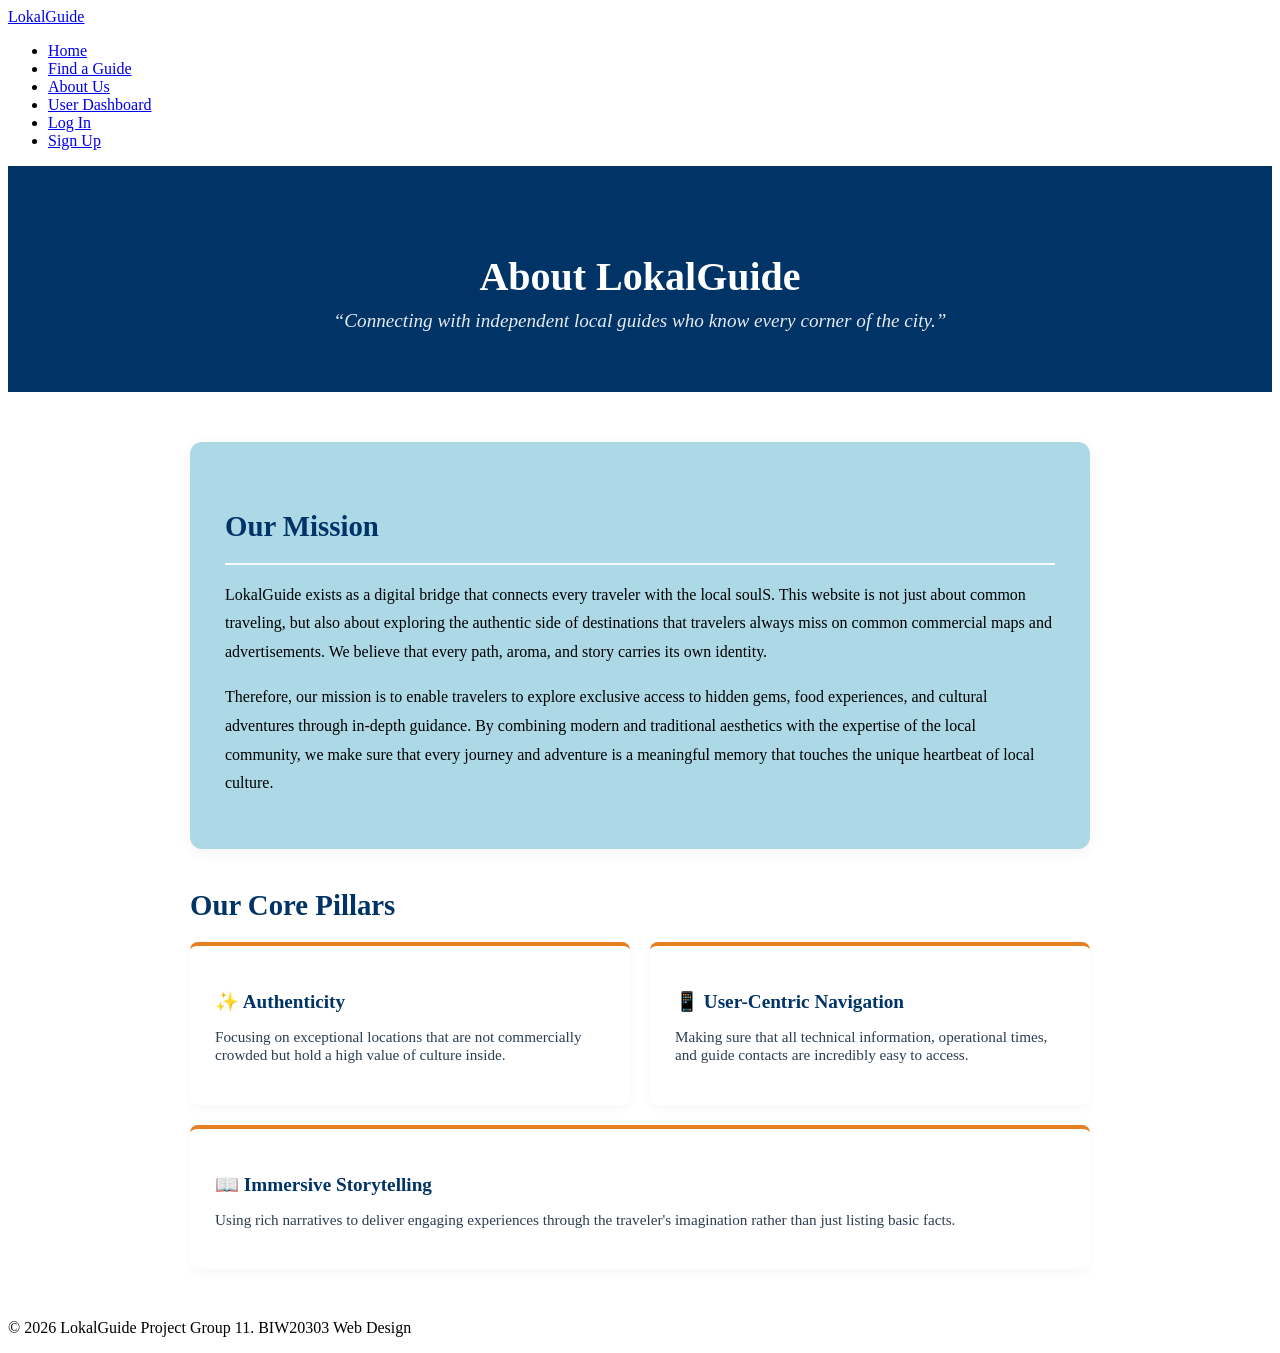
==== aboutus.html @ 844fe5ed "Add files via upload" ====
<!DOCTYPE html>
<html lang="ms">
<head>
    <meta charset="UTF-8">
    <meta name="viewport" content="width=device-width, initial-scale=1.0">
    <title>About Us - LokalGuide</title>
    <link rel="stylesheet" href="css betul punya.css">
</head>
<style>
        .about-hero {
            background-color: #003366; 
            color: #ffffff;
            text-align: center;
            padding: 60px 20px;
        }

        .about-hero h1 {
            font-size: 2.5rem;
            margin-bottom: 10px;
        }

        .about-hero p {
            font-size: 1.2rem;
            max-width: 700px;
            margin: 0 auto;
            opacity: 0.9;
        }

        .about-content {
            max-width: 900px;
            margin: 50px auto;
            padding: 0 20px;
        }

        .story-section {
            background-color: lightblue;
            padding: 35px;
            border-radius: 12px;
            box-shadow: 0 4px 15px rgba(0,0,0,0.05);
            margin-bottom: 40px;
            line-height: 1.8;
        }

        .story-section h2 {
            color: #003366;
            margin-bottom: 15px;
            font-size: 1.8rem;
            border-bottom: 2px solid #f8f9fa;
            padding-bottom: 10px;
        }

        .pillar-grid {
            display: flex;
            flex-wrap: wrap;
            gap: 20px;
            margin-top: 20px;
        }

        .pillar-card {
            background: #ffffff;
            flex: 1;
            min-width: 250px;
            padding: 25px;
            border-radius: 8px;
            box-shadow: 0 4px 10px rgba(0,0,0,0.03);
            border-top: 4px solid #e67e22; /
        }

        .pillar-card h3 {
            color: #003366;
            margin-bottom: 10px;
            font-size: 1.2rem;
        }

        .pillar-card p {
            font-size: 0.95rem;
            color: #2c3e50;
        }
        
        </style>
<body>

    <nav>
        <div class="nav-container">
            <a href="index1.html" class="logo">Lokal<span>Guide</span></a>
            <ul>
                <li><a href="index1.html">Home</a></li>
                <li><a href="guide.html">Find a Guide</a></li>
                <li><a href="aboutus.html"class="active">About Us</a></li>
                <li><a href="dashboard.html">User Dashboard</a></li>
                <li><a href="login.html" class="btn-login">Log In</a></li>
                <li><a href="signup.html" class="btn-signup">Sign Up</a></li>
            </ul>
        </div>
    </nav>

    <header class="about-hero">
        <h1>About LokalGuide</h1>
        <p><em>“Connecting with independent local guides who know every corner of the city.”</em></p>
    </header>

    <main class="about-content">
        
    
        <section class="story-section">
            <h2>Our Mission</h2>
            <p>
                LokalGuide exists as a digital bridge that connects every traveler with the local soulS. 
                This website is not just about common traveling, but also about exploring the authentic side of 
                destinations that travelers always miss on common commercial maps and advertisements. 
                We believe that every path, aroma, and story carries its own identity. 
            </p>
            <p style="margin-top: 15px;">
                Therefore, our mission is to enable travelers to explore exclusive access to hidden gems, 
                food experiences, and cultural adventures through in-depth guidance. By combining modern 
                and traditional aesthetics with the expertise of the local community, we make sure that every journey 
                and adventure is a meaningful memory that touches the unique heartbeat of local culture.
            </p>
        </section>

        <section>
            <h2 style="color: #003366; margin-bottom: 20px; font-size: 1.8rem;">Our Core Pillars</h2>
            <div class="pillar-grid">
                
                <div class="pillar-card">
                    <h3>✨ Authenticity</h3>
                    <p>Focusing on exceptional locations that are not commercially crowded but hold a high value of culture inside.</p>
                </div>

              
                <div class="pillar-card">
                    <h3>📱 User-Centric Navigation</h3>
                    <p>Making sure that all technical information, operational times, and guide contacts are incredibly easy to access.</p>
                </div>

               
                <div class="pillar-card">
                    <h3>📖 Immersive Storytelling</h3>
                    <p>Using rich narratives to deliver engaging experiences through the traveler's imagination rather than just listing basic facts.</p>
                </div>

            </div>
        </section>

    </main>

    <footer>
        <p>&copy; 2026 LokalGuide Project Group 11. BIW20303 Web Design</p>
    </footer>

</body>
</html>
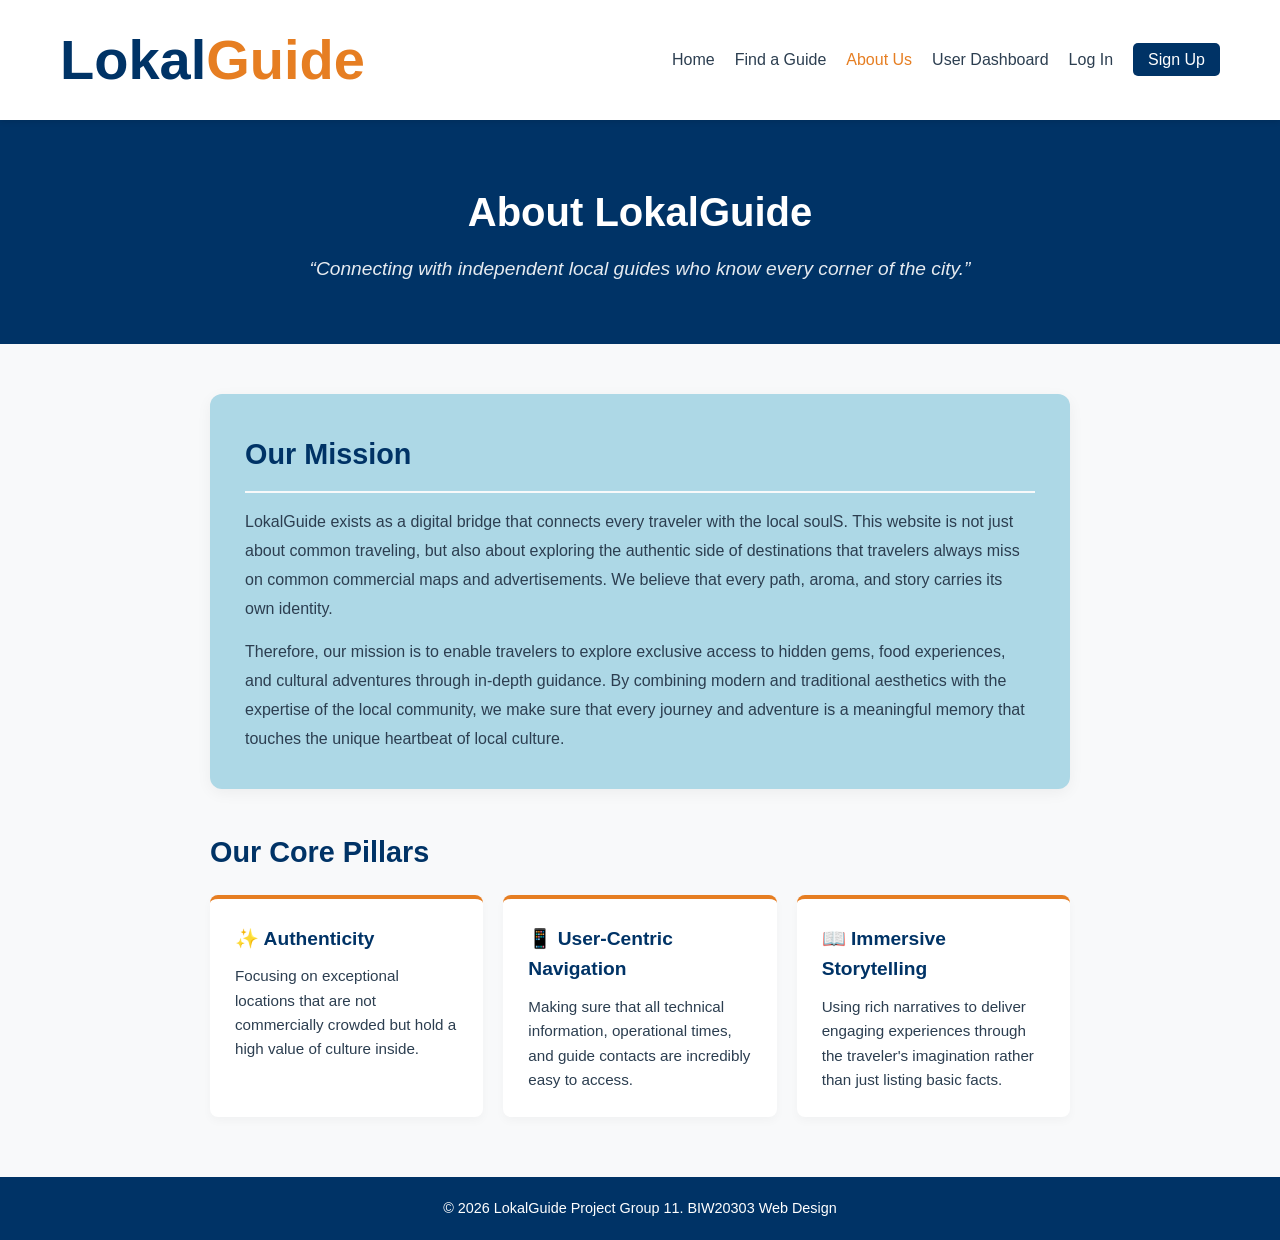
==== commit 9051b460: "Update aboutus.html" ====
--- a/aboutus.html
+++ b/aboutus.html
@@ -4,7 +4,7 @@
     <meta charset="UTF-8">
     <meta name="viewport" content="width=device-width, initial-scale=1.0">
     <title>About Us - LokalGuide</title>
-    <link rel="stylesheet" href="css betul punya.css">
+    <link rel="stylesheet" href="style.css">
 </head>
 <style>
         .about-hero {
@@ -149,4 +149,4 @@
     </footer>
 
 </body>
-</html>+</html>
--- a/style.css
+++ b/style.css
@@ -0,0 +1,147 @@
+        *{
+            margin: 0;
+            padding: 0;
+            box-sizing: border-box;
+            font-family: 'Segoe UI', Arial, sans-serif;
+        }
+        :root {
+            --primary-blue: #003366; 
+            --accent-orange: #e67e22; 
+            --bg-light: #f8f9fa;
+            --text-dark: #2c3e50;
+            --white: #ffffff;
+        }
+        body {
+            background-color: var(--bg-light);
+            color: var(--text-dark);
+            line-height: 1.6;
+        }
+        nav {
+            background-color: var(--white);
+            box-shadow: 0 2px 5px rgba(0,0,0,0.1);
+            position: sticky;
+            top: 0;
+            z-index: 1000;
+        }
+
+        .nav-container {
+            max-width: 1200px;
+            margin: 0 auto;
+            display: flex;
+            justify-content: space-between;
+            align-items: center;
+            padding: 15px 20px;
+        }
+
+        .logo {
+            font-size: 3.5rem;
+            font-weight: bold;
+            color: var(--primary-blue);
+            text-decoration: none;
+        }
+
+        .logo span {
+            color: var(--accent-orange);
+        }
+
+        nav ul {
+            display: flex;
+            list-style: none;
+            gap: 20px;
+            align-items: center;
+        }
+
+        nav ul li a {
+            text-decoration: none;
+            color: var(--text-dark);
+            font-weight: 500;
+            transition: color 0.3s;
+        }
+
+        nav ul li a:hover, 
+        nav ul li a.active {
+            color: var(--accent-orange);
+        }
+
+        .btn-signup {
+            background-color: var(--primary-blue);
+            color: var(--white) !important;
+            padding: 8px 15px;
+            border-radius: 5px;
+        }
+
+        .btn-signup:hover {
+            background-color: var(--accent-orange);
+        }
+
+
+        footer {
+            background-color: var(--primary-blue);
+            color: var(--white);
+            text-align: center;
+            padding: 20px;
+            margin-top: 60px;
+            font-size: 0.9rem;
+        }
+        @media screen and (max-width: 768px){
+        body {
+            font-size: 14px; 
+        }
+        .container, .booking-wrapper, .about-content {
+            padding: 0 15px;
+            margin: 20px auto;
+        }
+        .nav-container {
+            flex-direction: column;
+            gap: 12px;
+            padding: 12px 15px;
+        }
+        nav ul {
+            flex-direction: column;
+            width: 100%;
+            gap: 10px;
+            padding: 0;
+            text-align: center;
+        }
+        nav ul li, .btn-signup, .card, .guide-card, .pillar-card {
+            width: 100%;
+            max-width: 100%;
+        }
+        nav ul li a {
+            display: block;
+            padding: 8px 0;
+        }
+        .hero h1 {
+            font-size: 2rem;
+        }
+        .page-header, .about-hero {
+            padding: 40px 15px;
+        }
+        .page-header h1, .about-hero h1 {
+            font-size: 1.8rem; 
+        }
+        .search-box {
+            flex-direction: column;
+            border-radius: 10px;
+            background: transparent;
+            box-shadow: none;
+            gap: 10px;
+        }
+        .search-box input, .search-box button {
+            border-radius: 8px;
+            padding: 12px;
+            width: 100%;
+        }
+        .grid-destinations, .guide-grid, .pillars-grid {
+            flex-direction: column;
+            align-items: center;
+            gap: 15px;
+        }
+        .booking-wrapper, .form-row {
+            flex-direction: column;
+            gap: 0;
+        }
+        .booking-form-section, .booking-summary-section {
+            width: 100%;
+        }
+    }
